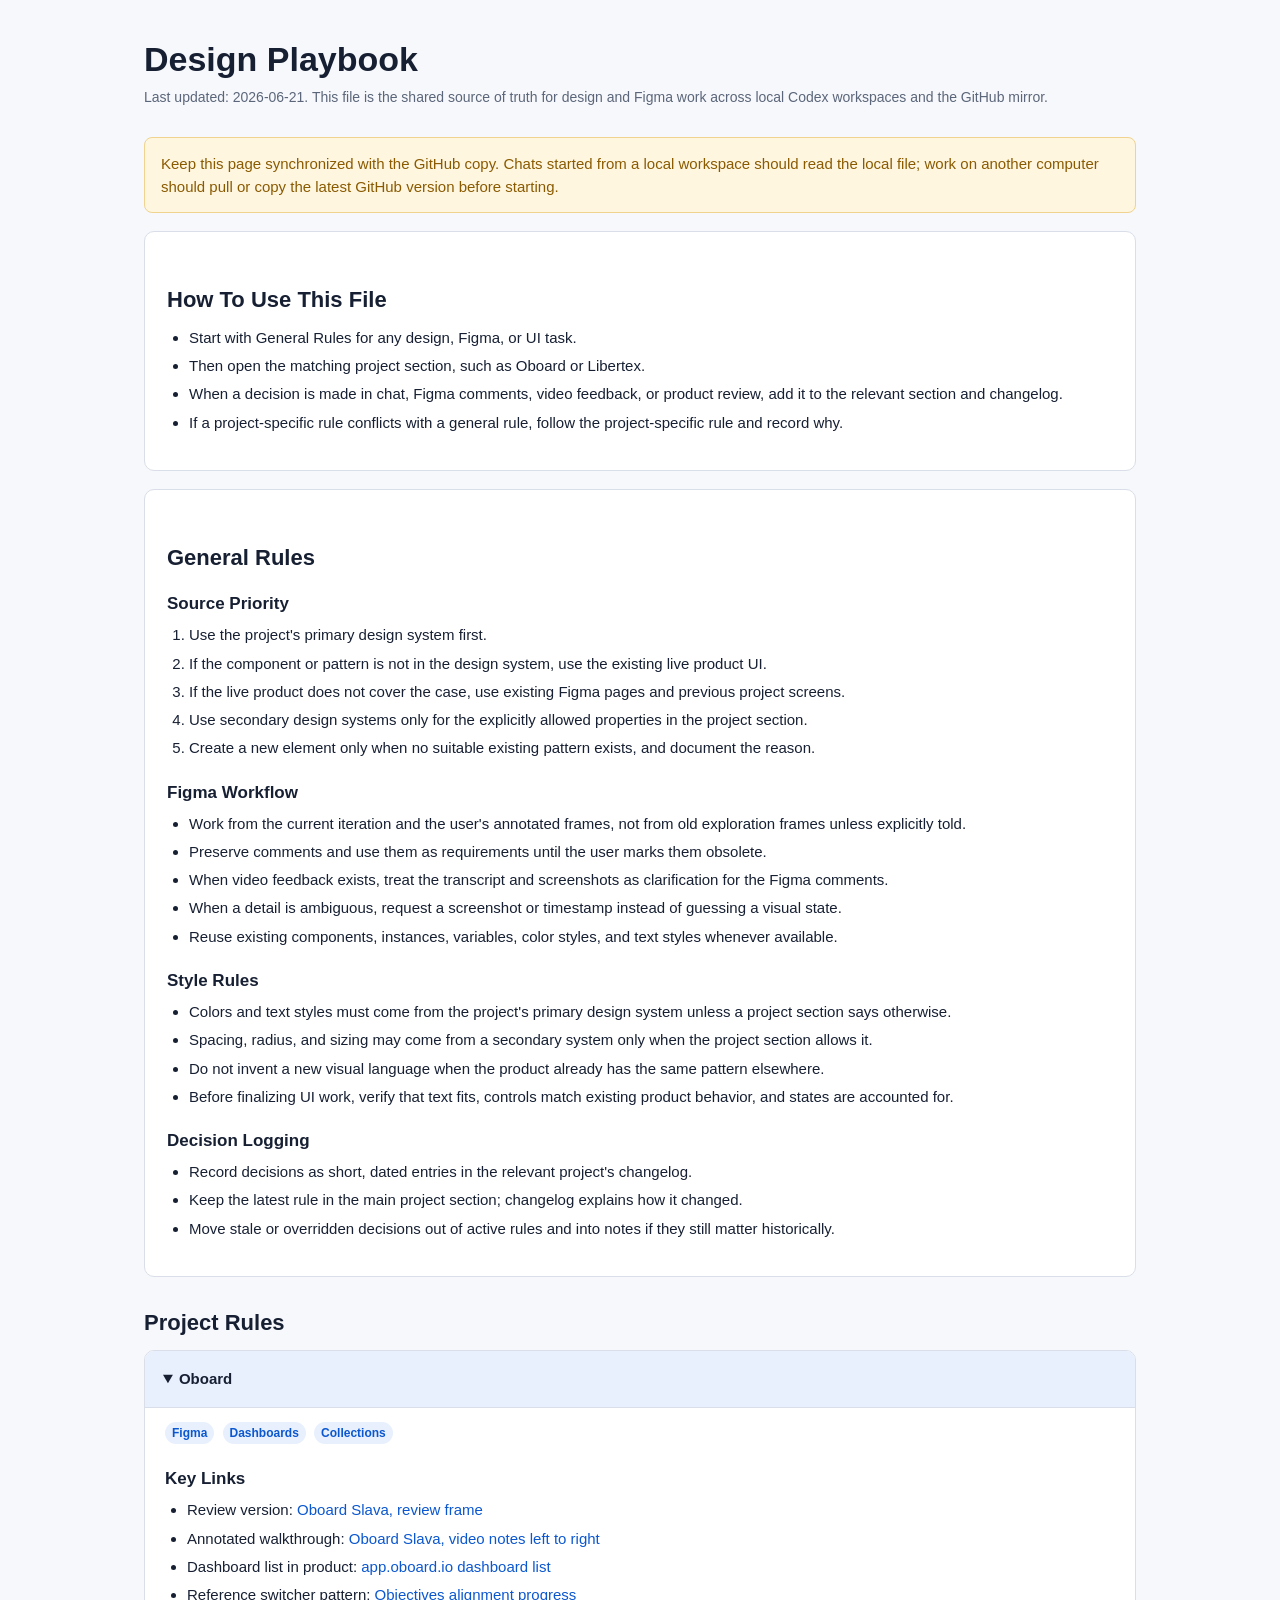
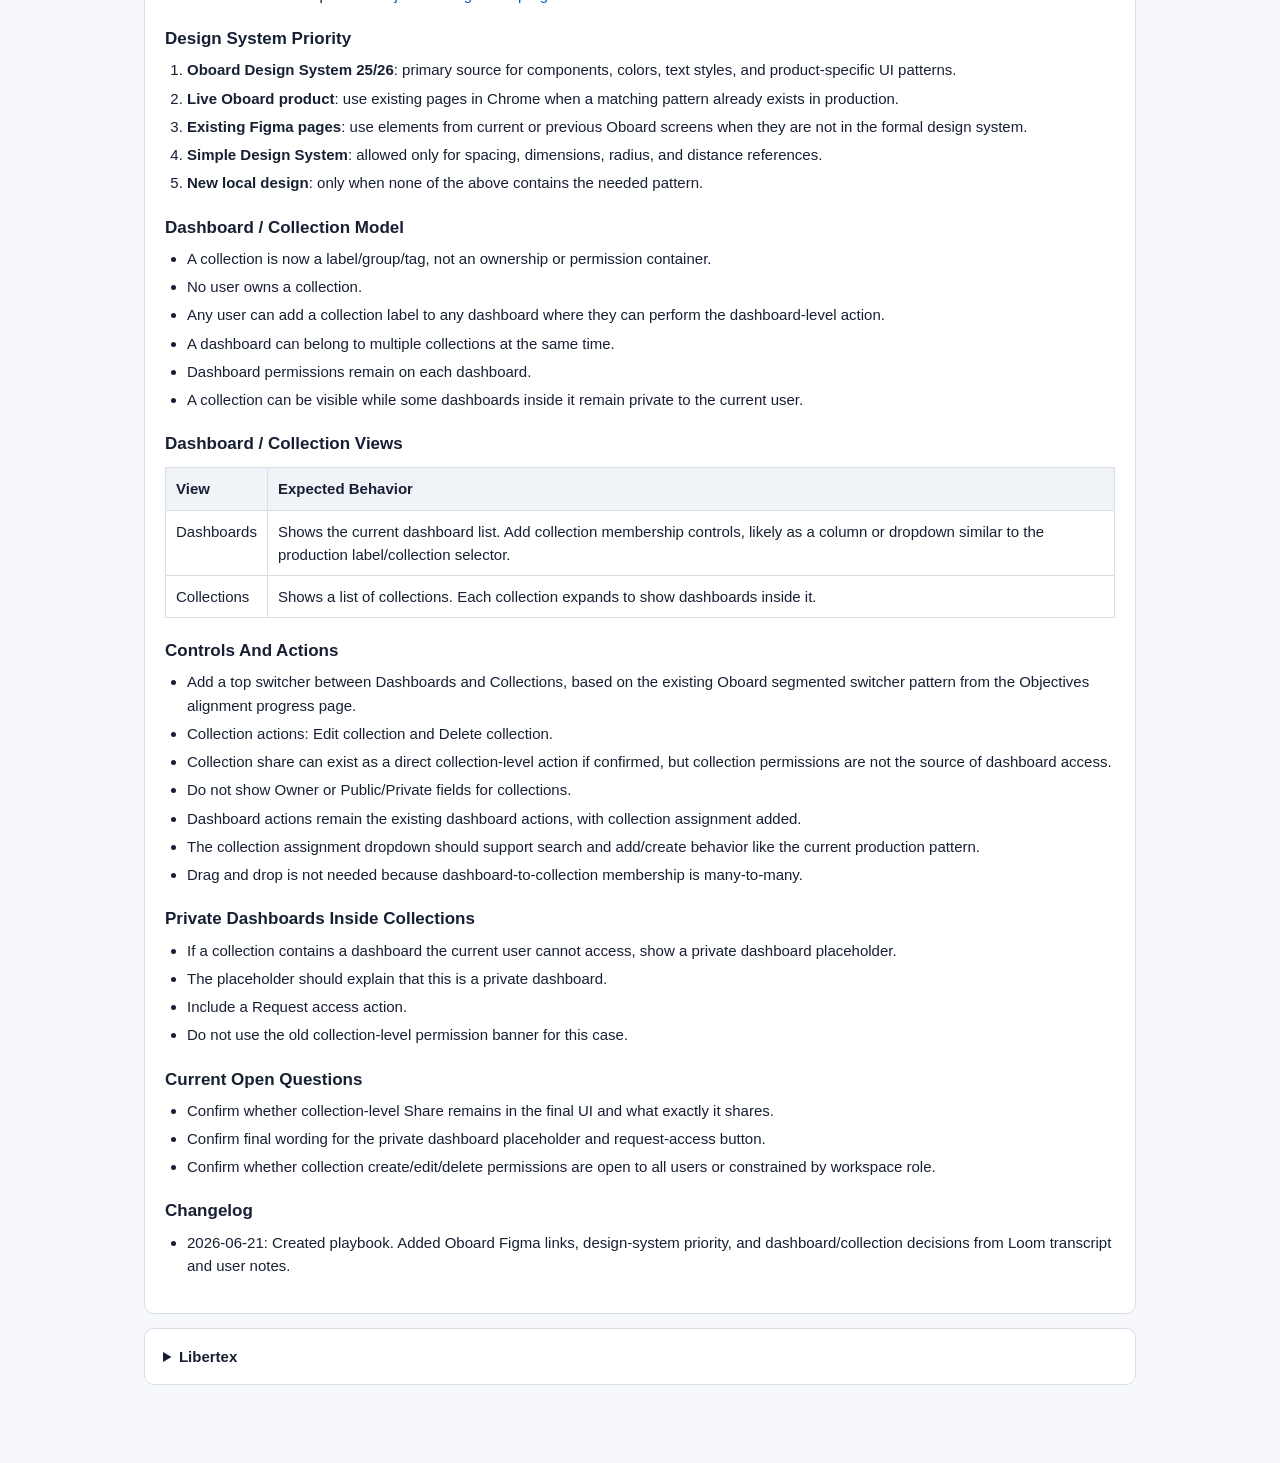
==== docs/design/design-playbook.html @ e3a95cb8 "Add design playbook" ====
<!doctype html>
<html lang="en">
<head>
  <meta charset="utf-8">
  <meta name="viewport" content="width=device-width, initial-scale=1">
  <title>Design Playbook</title>
  <style>
    :root {
      --bg: #f7f8fb;
      --panel: #ffffff;
      --text: #172033;
      --muted: #5b667a;
      --line: #d9dee8;
      --accent: #0b57d0;
      --accent-soft: #e8f0fe;
      --warn: #8a5a00;
      --warn-bg: #fff6df;
      --code: #eef1f6;
    }

    * {
      box-sizing: border-box;
    }

    body {
      margin: 0;
      background: var(--bg);
      color: var(--text);
      font: 15px/1.55 -apple-system, BlinkMacSystemFont, "Segoe UI", sans-serif;
    }

    main {
      max-width: 1040px;
      margin: 0 auto;
      padding: 40px 24px 64px;
    }

    header {
      margin-bottom: 28px;
    }

    h1 {
      margin: 0 0 8px;
      font-size: 34px;
      line-height: 1.15;
      letter-spacing: 0;
    }

    h2 {
      margin: 32px 0 12px;
      font-size: 22px;
      line-height: 1.25;
      letter-spacing: 0;
    }

    h3 {
      margin: 22px 0 8px;
      font-size: 17px;
      line-height: 1.3;
      letter-spacing: 0;
    }

    p {
      margin: 8px 0;
    }

    a {
      color: var(--accent);
      text-decoration: none;
    }

    a:hover {
      text-decoration: underline;
    }

    code {
      background: var(--code);
      border-radius: 4px;
      padding: 1px 5px;
      font-family: ui-monospace, SFMono-Regular, Menlo, Consolas, monospace;
      font-size: 0.92em;
    }

    ul,
    ol {
      margin: 8px 0 14px 22px;
      padding: 0;
    }

    li {
      margin: 5px 0;
    }

    .meta {
      color: var(--muted);
      font-size: 14px;
    }

    .notice {
      margin: 18px 0;
      padding: 14px 16px;
      background: var(--warn-bg);
      border: 1px solid #efd38e;
      border-radius: 8px;
      color: var(--warn);
    }

    .section {
      background: var(--panel);
      border: 1px solid var(--line);
      border-radius: 10px;
      padding: 22px;
      margin: 18px 0;
    }

    details {
      background: var(--panel);
      border: 1px solid var(--line);
      border-radius: 10px;
      margin: 14px 0;
      overflow: hidden;
    }

    summary {
      cursor: pointer;
      padding: 16px 18px;
      font-weight: 700;
      user-select: none;
    }

    details[open] summary {
      border-bottom: 1px solid var(--line);
      background: var(--accent-soft);
    }

    .details-body {
      padding: 4px 20px 22px;
    }

    .grid {
      display: grid;
      grid-template-columns: repeat(auto-fit, minmax(260px, 1fr));
      gap: 14px;
    }

    .card {
      border: 1px solid var(--line);
      border-radius: 8px;
      padding: 14px;
      background: #fff;
    }

    .tag {
      display: inline-block;
      margin: 2px 4px 2px 0;
      padding: 2px 7px;
      border-radius: 999px;
      background: var(--accent-soft);
      color: var(--accent);
      font-size: 12px;
      font-weight: 650;
    }

    table {
      width: 100%;
      border-collapse: collapse;
      margin: 12px 0 18px;
      background: #fff;
    }

    th,
    td {
      border: 1px solid var(--line);
      padding: 9px 10px;
      text-align: left;
      vertical-align: top;
    }

    th {
      background: #f0f3f8;
    }

    @media (max-width: 640px) {
      main {
        padding: 24px 14px 48px;
      }

      h1 {
        font-size: 28px;
      }

      .section,
      .details-body {
        padding-left: 14px;
        padding-right: 14px;
      }
    }
  </style>
</head>
<body>
  <main>
    <header>
      <h1>Design Playbook</h1>
      <p class="meta">Last updated: 2026-06-21. This file is the shared source of truth for design and Figma work across local Codex workspaces and the GitHub mirror.</p>
    </header>

    <div class="notice">
      Keep this page synchronized with the GitHub copy. Chats started from a local workspace should read the local file; work on another computer should pull or copy the latest GitHub version before starting.
    </div>

    <section class="section">
      <h2>How To Use This File</h2>
      <ul>
        <li>Start with General Rules for any design, Figma, or UI task.</li>
        <li>Then open the matching project section, such as Oboard or Libertex.</li>
        <li>When a decision is made in chat, Figma comments, video feedback, or product review, add it to the relevant section and changelog.</li>
        <li>If a project-specific rule conflicts with a general rule, follow the project-specific rule and record why.</li>
      </ul>
    </section>

    <section class="section">
      <h2>General Rules</h2>

      <h3>Source Priority</h3>
      <ol>
        <li>Use the project's primary design system first.</li>
        <li>If the component or pattern is not in the design system, use the existing live product UI.</li>
        <li>If the live product does not cover the case, use existing Figma pages and previous project screens.</li>
        <li>Use secondary design systems only for the explicitly allowed properties in the project section.</li>
        <li>Create a new element only when no suitable existing pattern exists, and document the reason.</li>
      </ol>

      <h3>Figma Workflow</h3>
      <ul>
        <li>Work from the current iteration and the user's annotated frames, not from old exploration frames unless explicitly told.</li>
        <li>Preserve comments and use them as requirements until the user marks them obsolete.</li>
        <li>When video feedback exists, treat the transcript and screenshots as clarification for the Figma comments.</li>
        <li>When a detail is ambiguous, request a screenshot or timestamp instead of guessing a visual state.</li>
        <li>Reuse existing components, instances, variables, color styles, and text styles whenever available.</li>
      </ul>

      <h3>Style Rules</h3>
      <ul>
        <li>Colors and text styles must come from the project's primary design system unless a project section says otherwise.</li>
        <li>Spacing, radius, and sizing may come from a secondary system only when the project section allows it.</li>
        <li>Do not invent a new visual language when the product already has the same pattern elsewhere.</li>
        <li>Before finalizing UI work, verify that text fits, controls match existing product behavior, and states are accounted for.</li>
      </ul>

      <h3>Decision Logging</h3>
      <ul>
        <li>Record decisions as short, dated entries in the relevant project's changelog.</li>
        <li>Keep the latest rule in the main project section; changelog explains how it changed.</li>
        <li>Move stale or overridden decisions out of active rules and into notes if they still matter historically.</li>
      </ul>
    </section>

    <h2>Project Rules</h2>

    <details open>
      <summary>Oboard</summary>
      <div class="details-body">
        <p>
          <span class="tag">Figma</span>
          <span class="tag">Dashboards</span>
          <span class="tag">Collections</span>
        </p>

        <h3>Key Links</h3>
        <ul>
          <li>Review version: <a href="https://www.figma.com/design/QifE8JQBo3F3pylu8cORZq/Oboard-Slava?node-id=746-36346&t=cnitnewZEyzkpI8N-11">Oboard Slava, review frame</a></li>
          <li>Annotated walkthrough: <a href="https://www.figma.com/design/QifE8JQBo3F3pylu8cORZq/Oboard-Slava?node-id=828-15563&t=cnitnewZEyzkpI8N-11">Oboard Slava, video notes left to right</a></li>
          <li>Dashboard list in product: <a href="https://app.oboard.io/#/workspaces/23574/dashboard/custom-dashboard/list?ownerIds=%5B0%5D&sortBy=%22A-Z%22&sortField=%22name%22">app.oboard.io dashboard list</a></li>
          <li>Reference switcher pattern: <a href="https://app.oboard.io/#/workspaces/23574/objectives/alignment/progress?intervalIds=%5B146645%5D&assigneeIds=%5B0%5D&groupIds=%5B0%5D&gradeTypes=%5B0%5D&OKRTypeIds=%5B0%5D&dueDates=null&startDates=null&lastGradeUpdateDates=null&lastComment=%5B0,null%5D&lastCheckin=%5B0,null%5D&labelIds=%5B0%5D&stakeholderIds=%5B0%5D&sortOrder=%5B%5D&sortChildren=false&expandedItems=%5B%223324529-0%22,%223324542-1%22,%223324543-1%22,%223324564-2%22,%223324544-1%22,%223324528-0%22,%223324538-1%22,%223324556-2%22,%223324573-3%22,%223324534-1%22,%223324532-1%22,%223324536-1%22,%223324552-2%22,%223324530-0%22,%223324539-1%22,%223324558-2%22,%223324541-1%22,%223324561-2%22,%223324574-3%22%5D&filterCollapsedItems=%5B%5D&cff=%5B%5D">Objectives alignment progress</a></li>
        </ul>

        <h3>Design System Priority</h3>
        <ol>
          <li><strong>Oboard Design System 25/26</strong>: primary source for components, colors, text styles, and product-specific UI patterns.</li>
          <li><strong>Live Oboard product</strong>: use existing pages in Chrome when a matching pattern already exists in production.</li>
          <li><strong>Existing Figma pages</strong>: use elements from current or previous Oboard screens when they are not in the formal design system.</li>
          <li><strong>Simple Design System</strong>: allowed only for spacing, dimensions, radius, and distance references.</li>
          <li><strong>New local design</strong>: only when none of the above contains the needed pattern.</li>
        </ol>

        <h3>Dashboard / Collection Model</h3>
        <ul>
          <li>A collection is now a label/group/tag, not an ownership or permission container.</li>
          <li>No user owns a collection.</li>
          <li>Any user can add a collection label to any dashboard where they can perform the dashboard-level action.</li>
          <li>A dashboard can belong to multiple collections at the same time.</li>
          <li>Dashboard permissions remain on each dashboard.</li>
          <li>A collection can be visible while some dashboards inside it remain private to the current user.</li>
        </ul>

        <h3>Dashboard / Collection Views</h3>
        <table>
          <thead>
            <tr>
              <th>View</th>
              <th>Expected Behavior</th>
            </tr>
          </thead>
          <tbody>
            <tr>
              <td>Dashboards</td>
              <td>Shows the current dashboard list. Add collection membership controls, likely as a column or dropdown similar to the production label/collection selector.</td>
            </tr>
            <tr>
              <td>Collections</td>
              <td>Shows a list of collections. Each collection expands to show dashboards inside it.</td>
            </tr>
          </tbody>
        </table>

        <h3>Controls And Actions</h3>
        <ul>
          <li>Add a top switcher between Dashboards and Collections, based on the existing Oboard segmented switcher pattern from the Objectives alignment progress page.</li>
          <li>Collection actions: Edit collection and Delete collection.</li>
          <li>Collection share can exist as a direct collection-level action if confirmed, but collection permissions are not the source of dashboard access.</li>
          <li>Do not show Owner or Public/Private fields for collections.</li>
          <li>Dashboard actions remain the existing dashboard actions, with collection assignment added.</li>
          <li>The collection assignment dropdown should support search and add/create behavior like the current production pattern.</li>
          <li>Drag and drop is not needed because dashboard-to-collection membership is many-to-many.</li>
        </ul>

        <h3>Private Dashboards Inside Collections</h3>
        <ul>
          <li>If a collection contains a dashboard the current user cannot access, show a private dashboard placeholder.</li>
          <li>The placeholder should explain that this is a private dashboard.</li>
          <li>Include a Request access action.</li>
          <li>Do not use the old collection-level permission banner for this case.</li>
        </ul>

        <h3>Current Open Questions</h3>
        <ul>
          <li>Confirm whether collection-level Share remains in the final UI and what exactly it shares.</li>
          <li>Confirm final wording for the private dashboard placeholder and request-access button.</li>
          <li>Confirm whether collection create/edit/delete permissions are open to all users or constrained by workspace role.</li>
        </ul>

        <h3>Changelog</h3>
        <ul>
          <li>2026-06-21: Created playbook. Added Oboard Figma links, design-system priority, and dashboard/collection decisions from Loom transcript and user notes.</li>
        </ul>
      </div>
    </details>

    <details>
      <summary>Libertex</summary>
      <div class="details-body">
        <p>No project-specific rules yet. Before starting Libertex work, define the primary design system, source priority, live product references, and project-specific exceptions.</p>
      </div>
    </details>
  </main>
</body>
</html>
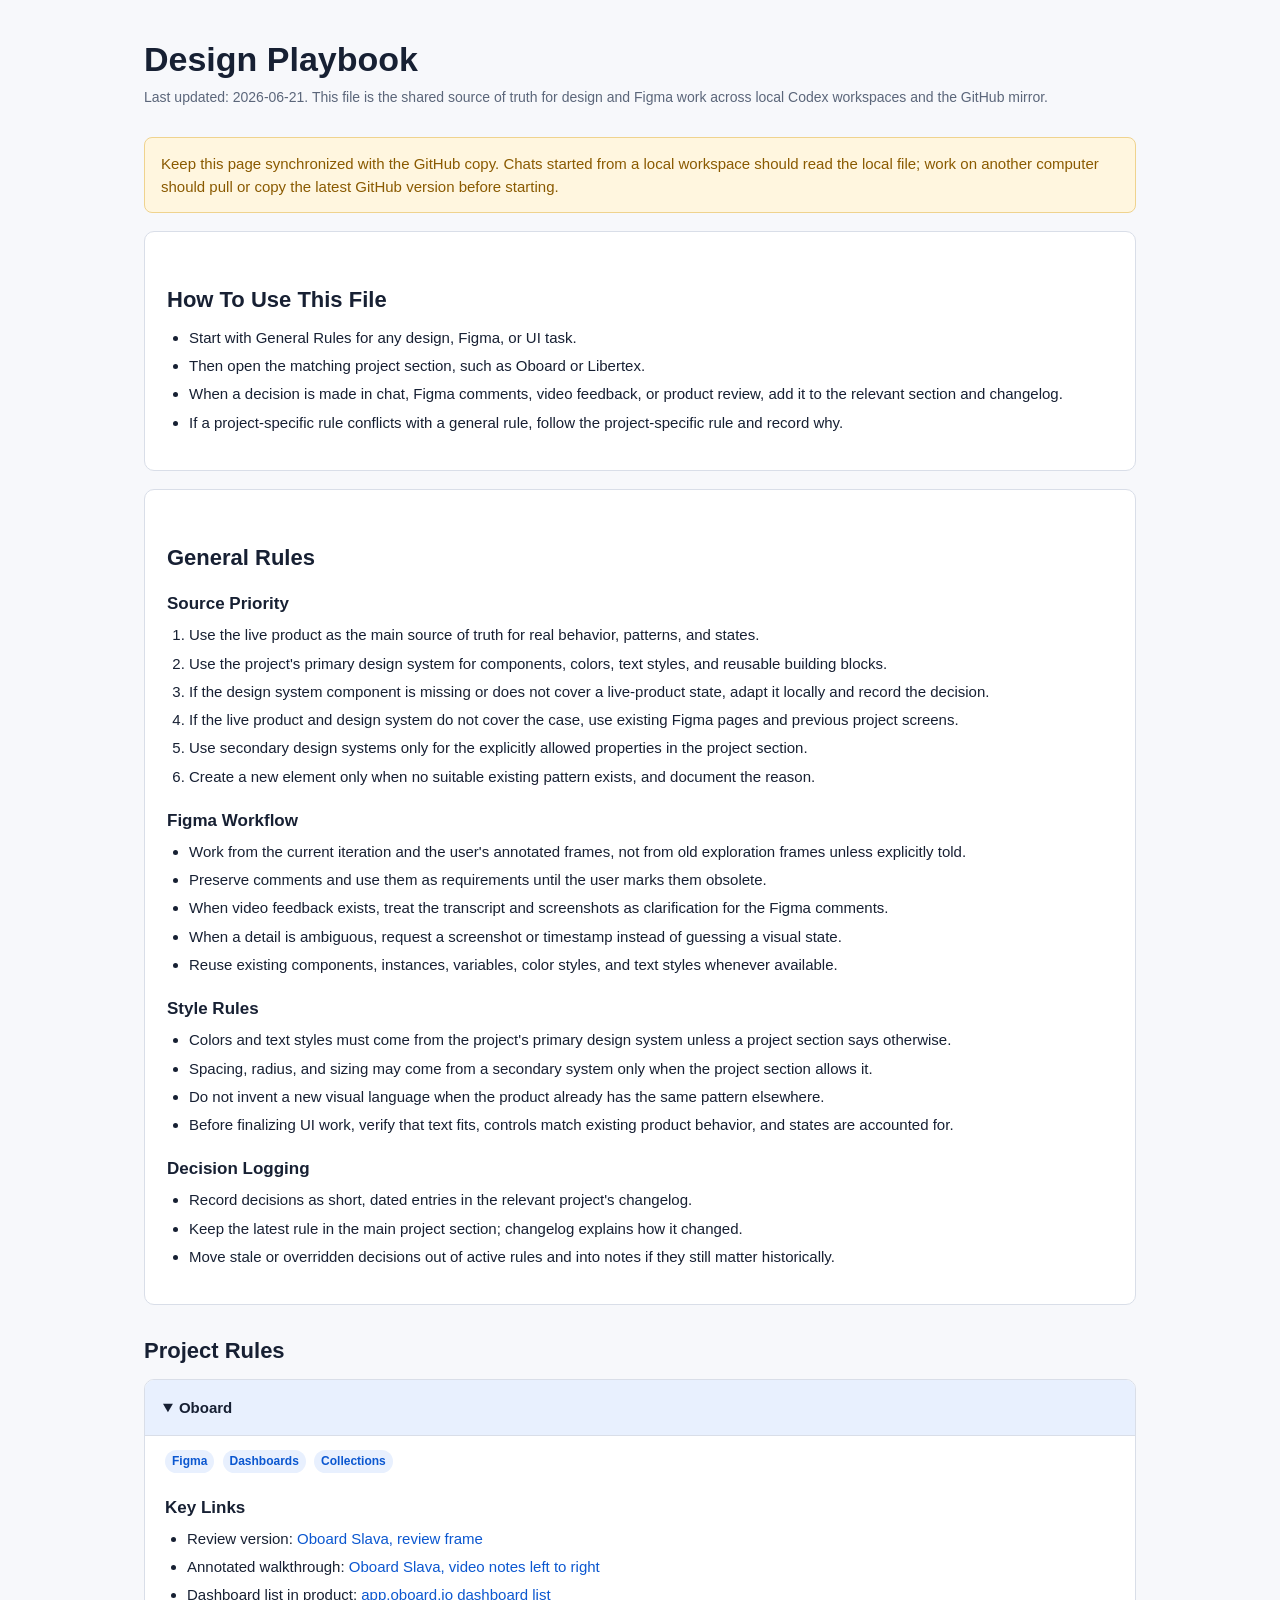
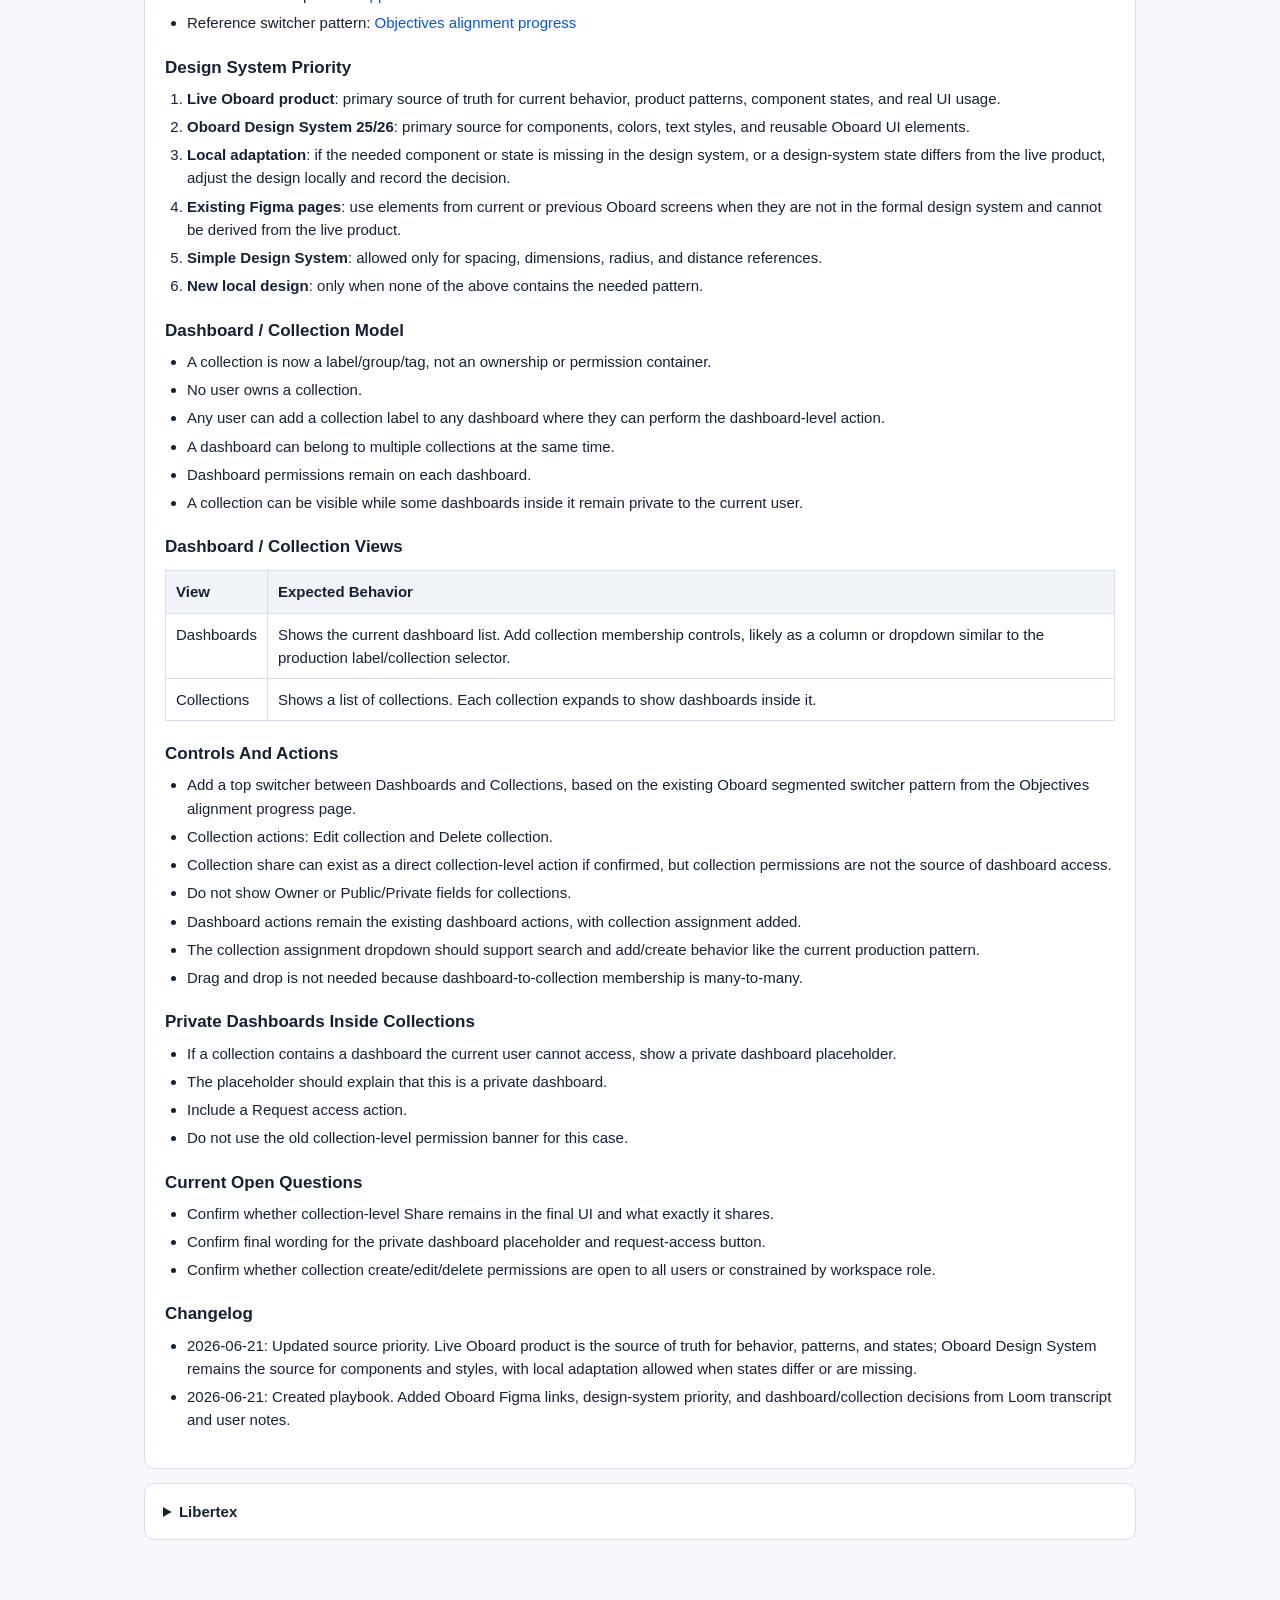
==== commit 9a0ab2e8: "Update Oboard source priority" ====
--- a/docs/design/design-playbook.html
+++ b/docs/design/design-playbook.html
@@ -223,9 +223,10 @@
 
       <h3>Source Priority</h3>
       <ol>
-        <li>Use the project's primary design system first.</li>
-        <li>If the component or pattern is not in the design system, use the existing live product UI.</li>
-        <li>If the live product does not cover the case, use existing Figma pages and previous project screens.</li>
+        <li>Use the live product as the main source of truth for real behavior, patterns, and states.</li>
+        <li>Use the project's primary design system for components, colors, text styles, and reusable building blocks.</li>
+        <li>If the design system component is missing or does not cover a live-product state, adapt it locally and record the decision.</li>
+        <li>If the live product and design system do not cover the case, use existing Figma pages and previous project screens.</li>
         <li>Use secondary design systems only for the explicitly allowed properties in the project section.</li>
         <li>Create a new element only when no suitable existing pattern exists, and document the reason.</li>
       </ol>
@@ -276,9 +277,10 @@
 
         <h3>Design System Priority</h3>
         <ol>
-          <li><strong>Oboard Design System 25/26</strong>: primary source for components, colors, text styles, and product-specific UI patterns.</li>
-          <li><strong>Live Oboard product</strong>: use existing pages in Chrome when a matching pattern already exists in production.</li>
-          <li><strong>Existing Figma pages</strong>: use elements from current or previous Oboard screens when they are not in the formal design system.</li>
+          <li><strong>Live Oboard product</strong>: primary source of truth for current behavior, product patterns, component states, and real UI usage.</li>
+          <li><strong>Oboard Design System 25/26</strong>: primary source for components, colors, text styles, and reusable Oboard UI elements.</li>
+          <li><strong>Local adaptation</strong>: if the needed component or state is missing in the design system, or a design-system state differs from the live product, adjust the design locally and record the decision.</li>
+          <li><strong>Existing Figma pages</strong>: use elements from current or previous Oboard screens when they are not in the formal design system and cannot be derived from the live product.</li>
           <li><strong>Simple Design System</strong>: allowed only for spacing, dimensions, radius, and distance references.</li>
           <li><strong>New local design</strong>: only when none of the above contains the needed pattern.</li>
         </ol>
@@ -341,6 +343,7 @@
 
         <h3>Changelog</h3>
         <ul>
+          <li>2026-06-21: Updated source priority. Live Oboard product is the source of truth for behavior, patterns, and states; Oboard Design System remains the source for components and styles, with local adaptation allowed when states differ or are missing.</li>
           <li>2026-06-21: Created playbook. Added Oboard Figma links, design-system priority, and dashboard/collection decisions from Loom transcript and user notes.</li>
         </ul>
       </div>
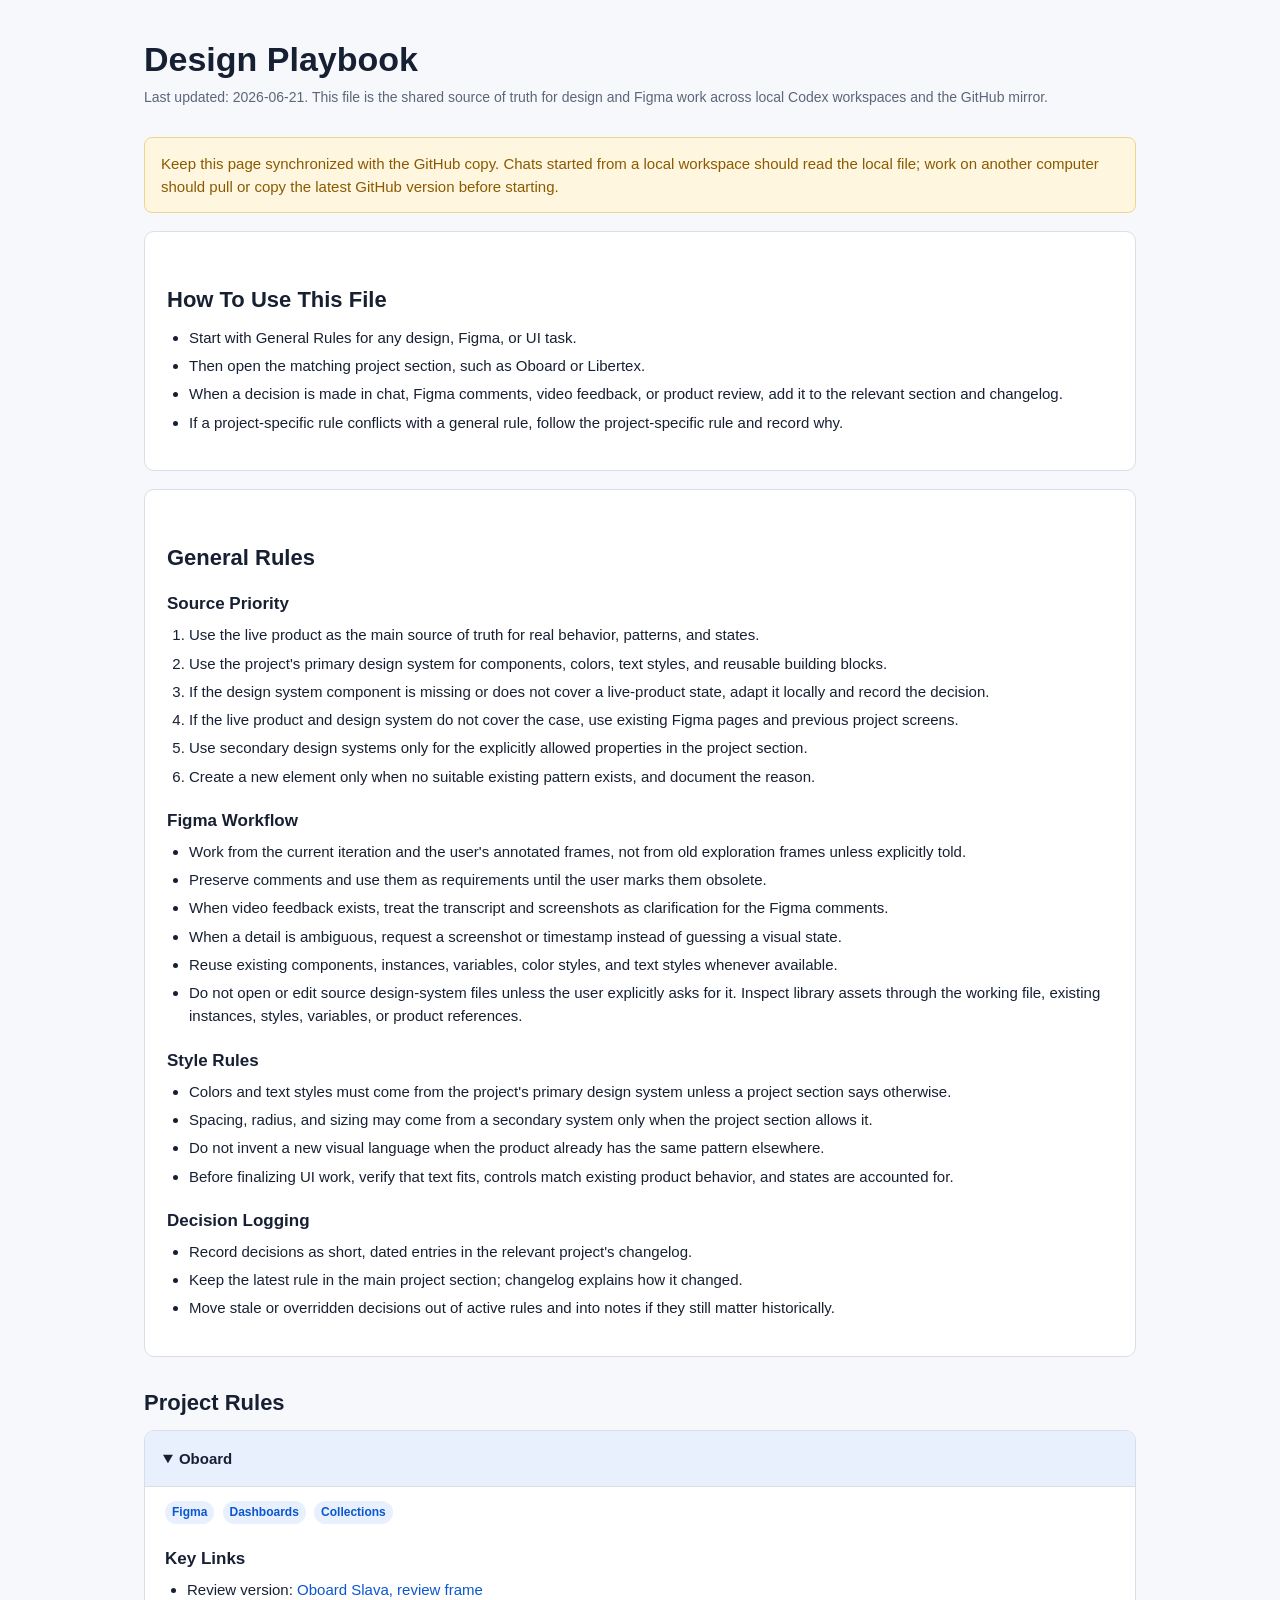
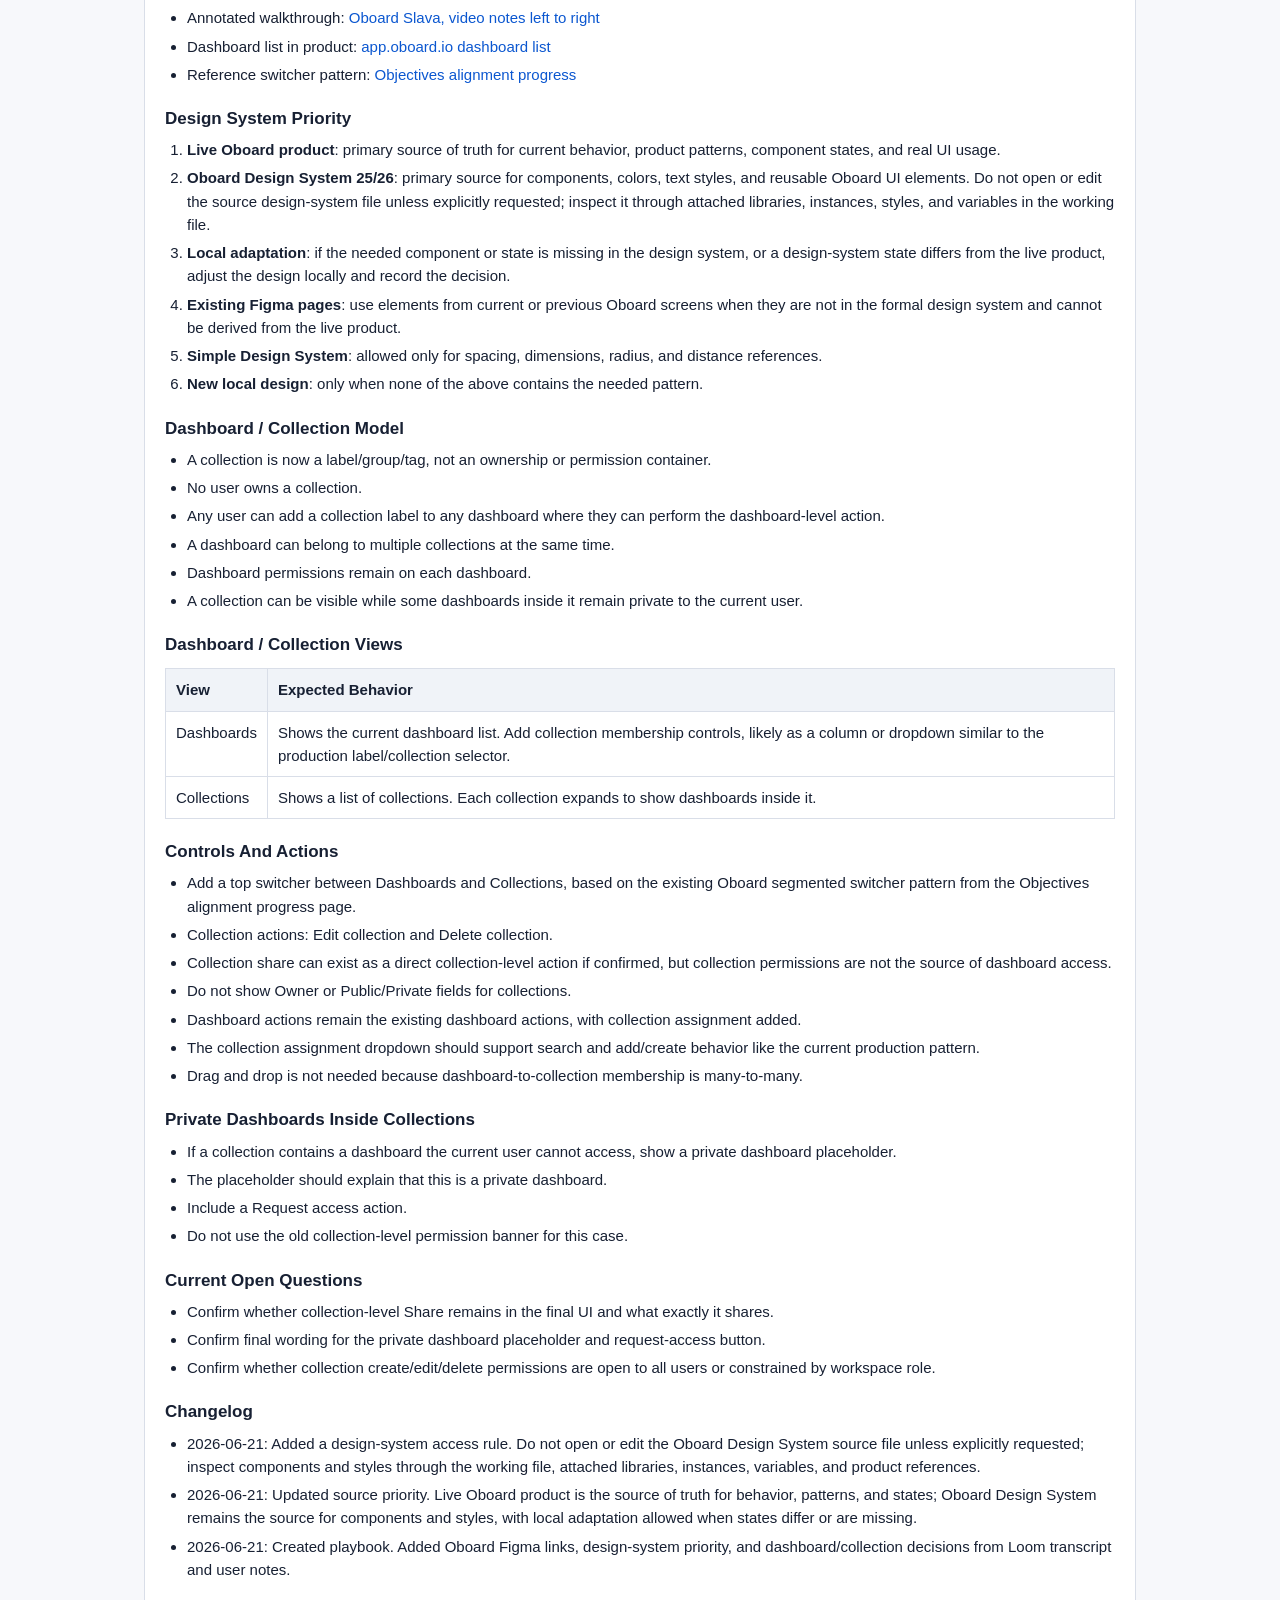
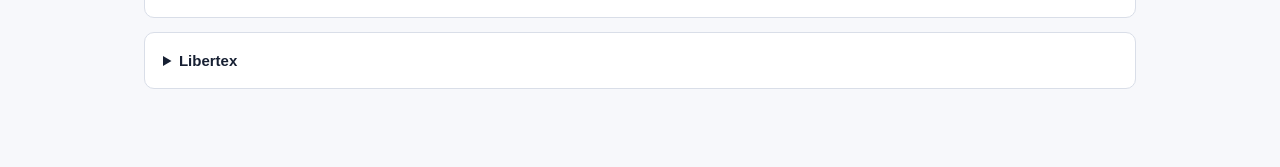
==== commit f74ee1ae: "Add design system access rule" ====
--- a/docs/design/design-playbook.html
+++ b/docs/design/design-playbook.html
@@ -238,6 +238,7 @@
         <li>When video feedback exists, treat the transcript and screenshots as clarification for the Figma comments.</li>
         <li>When a detail is ambiguous, request a screenshot or timestamp instead of guessing a visual state.</li>
         <li>Reuse existing components, instances, variables, color styles, and text styles whenever available.</li>
+        <li>Do not open or edit source design-system files unless the user explicitly asks for it. Inspect library assets through the working file, existing instances, styles, variables, or product references.</li>
       </ul>
 
       <h3>Style Rules</h3>
@@ -278,7 +279,7 @@
         <h3>Design System Priority</h3>
         <ol>
           <li><strong>Live Oboard product</strong>: primary source of truth for current behavior, product patterns, component states, and real UI usage.</li>
-          <li><strong>Oboard Design System 25/26</strong>: primary source for components, colors, text styles, and reusable Oboard UI elements.</li>
+          <li><strong>Oboard Design System 25/26</strong>: primary source for components, colors, text styles, and reusable Oboard UI elements. Do not open or edit the source design-system file unless explicitly requested; inspect it through attached libraries, instances, styles, and variables in the working file.</li>
           <li><strong>Local adaptation</strong>: if the needed component or state is missing in the design system, or a design-system state differs from the live product, adjust the design locally and record the decision.</li>
           <li><strong>Existing Figma pages</strong>: use elements from current or previous Oboard screens when they are not in the formal design system and cannot be derived from the live product.</li>
           <li><strong>Simple Design System</strong>: allowed only for spacing, dimensions, radius, and distance references.</li>
@@ -343,6 +344,7 @@
 
         <h3>Changelog</h3>
         <ul>
+          <li>2026-06-21: Added a design-system access rule. Do not open or edit the Oboard Design System source file unless explicitly requested; inspect components and styles through the working file, attached libraries, instances, variables, and product references.</li>
           <li>2026-06-21: Updated source priority. Live Oboard product is the source of truth for behavior, patterns, and states; Oboard Design System remains the source for components and styles, with local adaptation allowed when states differ or are missing.</li>
           <li>2026-06-21: Created playbook. Added Oboard Figma links, design-system priority, and dashboard/collection decisions from Loom transcript and user notes.</li>
         </ul>
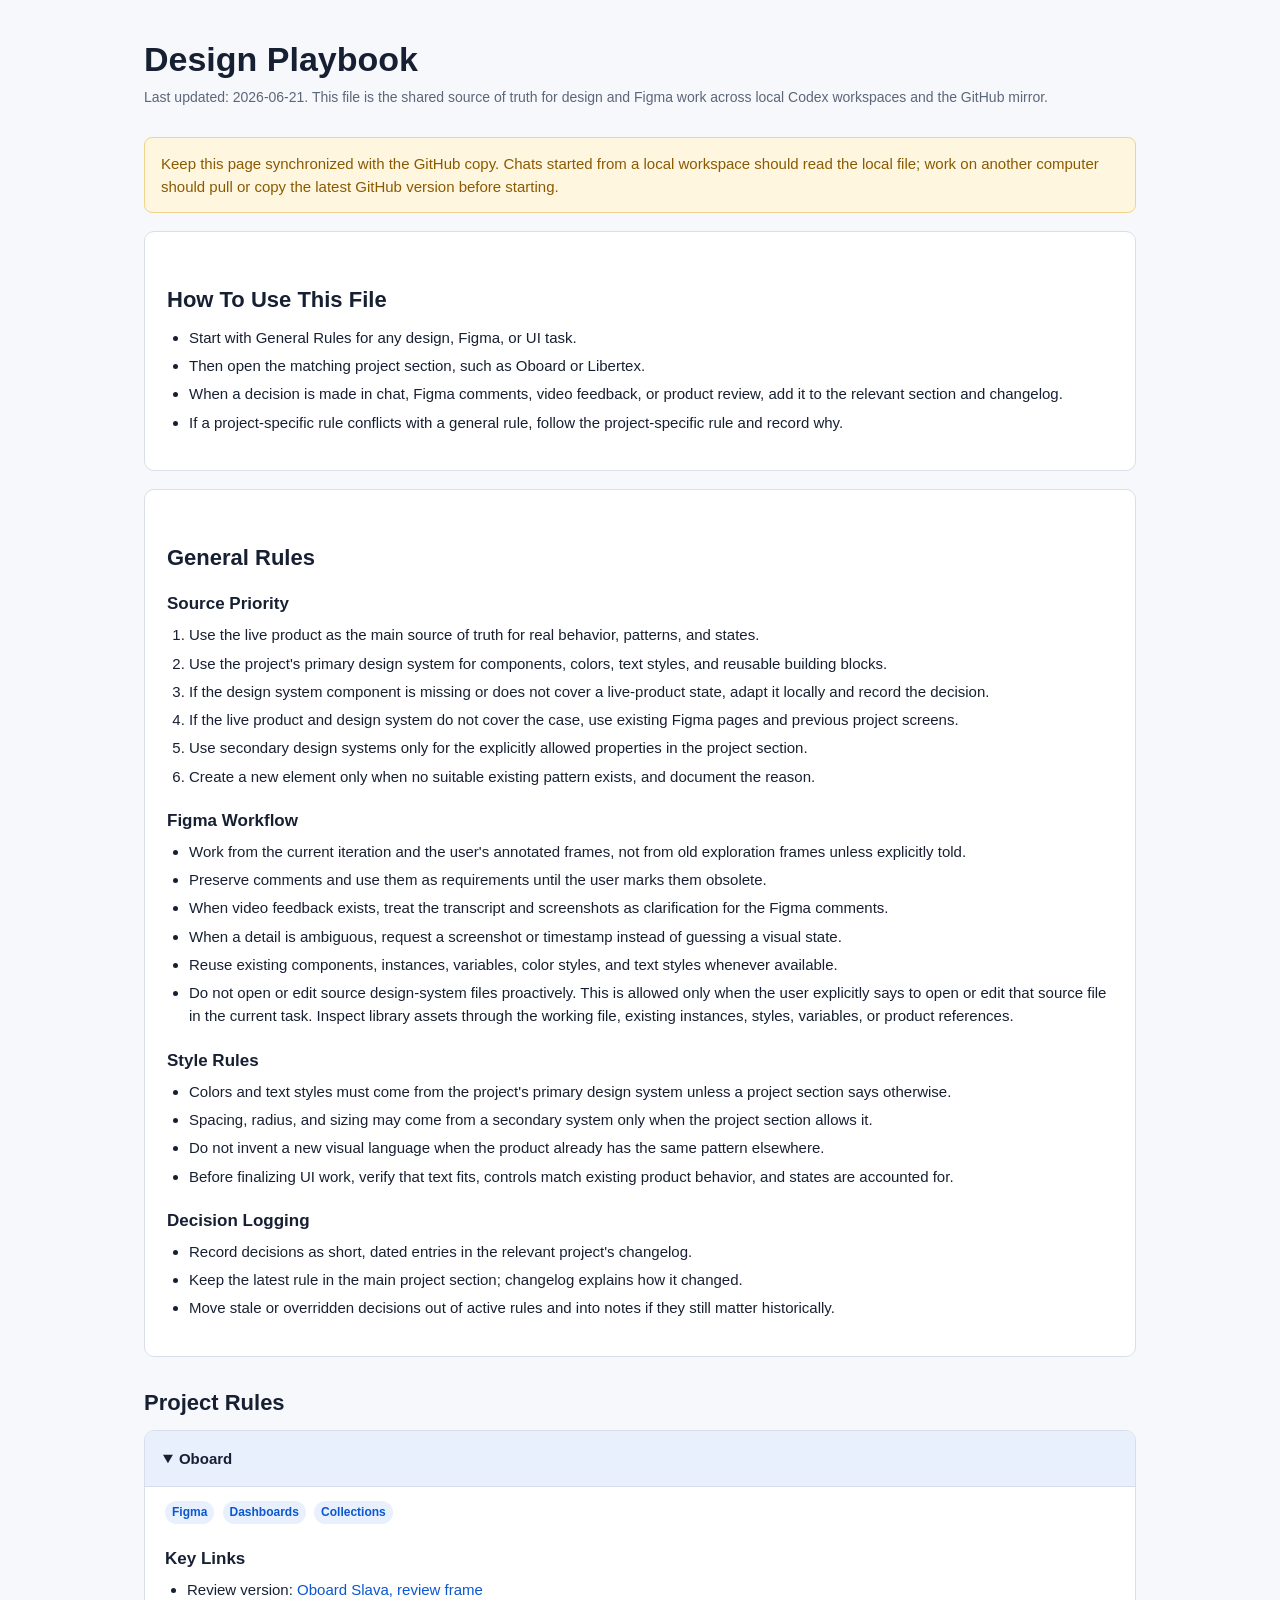
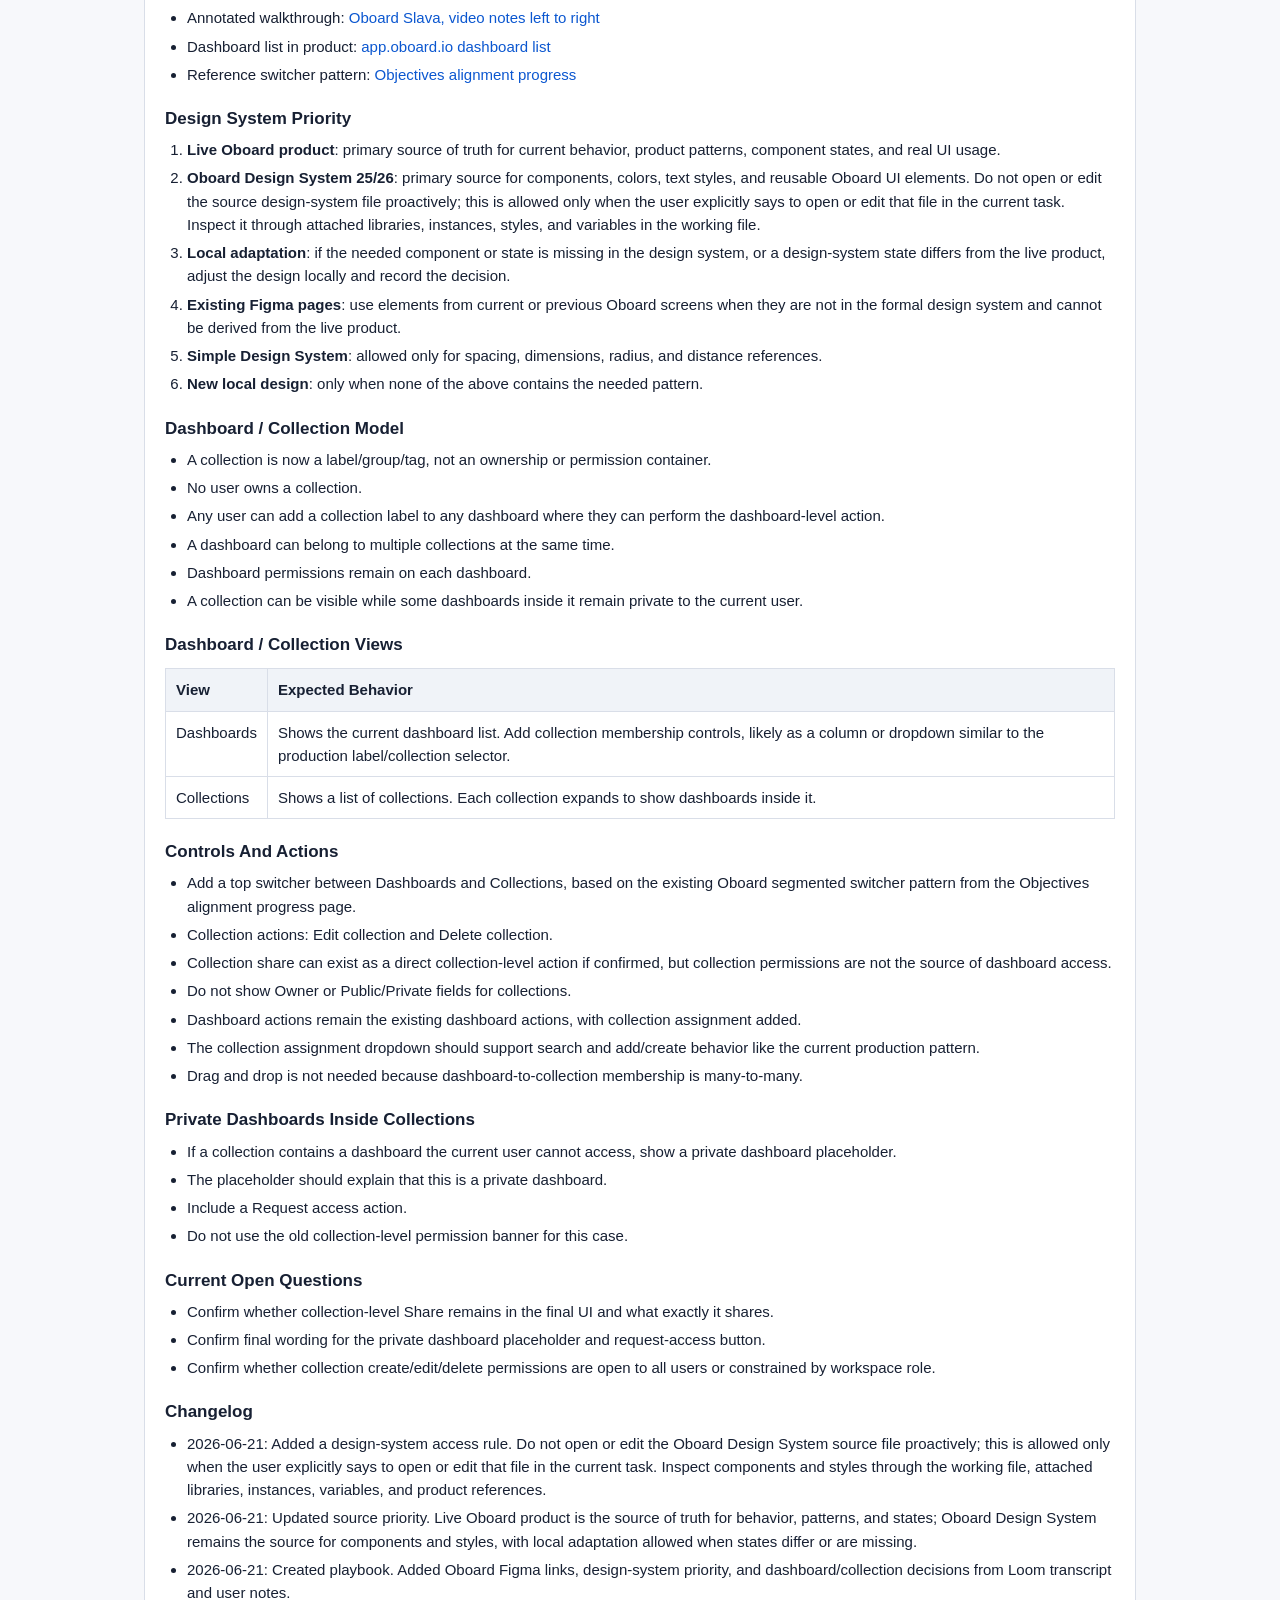
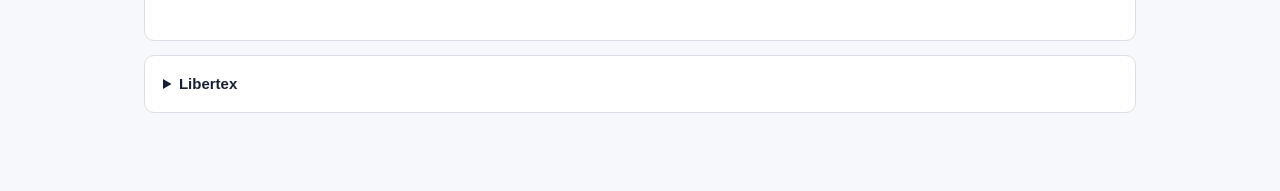
==== commit cce67c7f: "Clarify explicit design system access rule" ====
--- a/docs/design/design-playbook.html
+++ b/docs/design/design-playbook.html
@@ -238,7 +238,7 @@
         <li>When video feedback exists, treat the transcript and screenshots as clarification for the Figma comments.</li>
         <li>When a detail is ambiguous, request a screenshot or timestamp instead of guessing a visual state.</li>
         <li>Reuse existing components, instances, variables, color styles, and text styles whenever available.</li>
-        <li>Do not open or edit source design-system files unless the user explicitly asks for it. Inspect library assets through the working file, existing instances, styles, variables, or product references.</li>
+        <li>Do not open or edit source design-system files proactively. This is allowed only when the user explicitly says to open or edit that source file in the current task. Inspect library assets through the working file, existing instances, styles, variables, or product references.</li>
       </ul>
 
       <h3>Style Rules</h3>
@@ -279,7 +279,7 @@
         <h3>Design System Priority</h3>
         <ol>
           <li><strong>Live Oboard product</strong>: primary source of truth for current behavior, product patterns, component states, and real UI usage.</li>
-          <li><strong>Oboard Design System 25/26</strong>: primary source for components, colors, text styles, and reusable Oboard UI elements. Do not open or edit the source design-system file unless explicitly requested; inspect it through attached libraries, instances, styles, and variables in the working file.</li>
+          <li><strong>Oboard Design System 25/26</strong>: primary source for components, colors, text styles, and reusable Oboard UI elements. Do not open or edit the source design-system file proactively; this is allowed only when the user explicitly says to open or edit that file in the current task. Inspect it through attached libraries, instances, styles, and variables in the working file.</li>
           <li><strong>Local adaptation</strong>: if the needed component or state is missing in the design system, or a design-system state differs from the live product, adjust the design locally and record the decision.</li>
           <li><strong>Existing Figma pages</strong>: use elements from current or previous Oboard screens when they are not in the formal design system and cannot be derived from the live product.</li>
           <li><strong>Simple Design System</strong>: allowed only for spacing, dimensions, radius, and distance references.</li>
@@ -344,7 +344,7 @@
 
         <h3>Changelog</h3>
         <ul>
-          <li>2026-06-21: Added a design-system access rule. Do not open or edit the Oboard Design System source file unless explicitly requested; inspect components and styles through the working file, attached libraries, instances, variables, and product references.</li>
+          <li>2026-06-21: Added a design-system access rule. Do not open or edit the Oboard Design System source file proactively; this is allowed only when the user explicitly says to open or edit that file in the current task. Inspect components and styles through the working file, attached libraries, instances, variables, and product references.</li>
           <li>2026-06-21: Updated source priority. Live Oboard product is the source of truth for behavior, patterns, and states; Oboard Design System remains the source for components and styles, with local adaptation allowed when states differ or are missing.</li>
           <li>2026-06-21: Created playbook. Added Oboard Figma links, design-system priority, and dashboard/collection decisions from Loom transcript and user notes.</li>
         </ul>
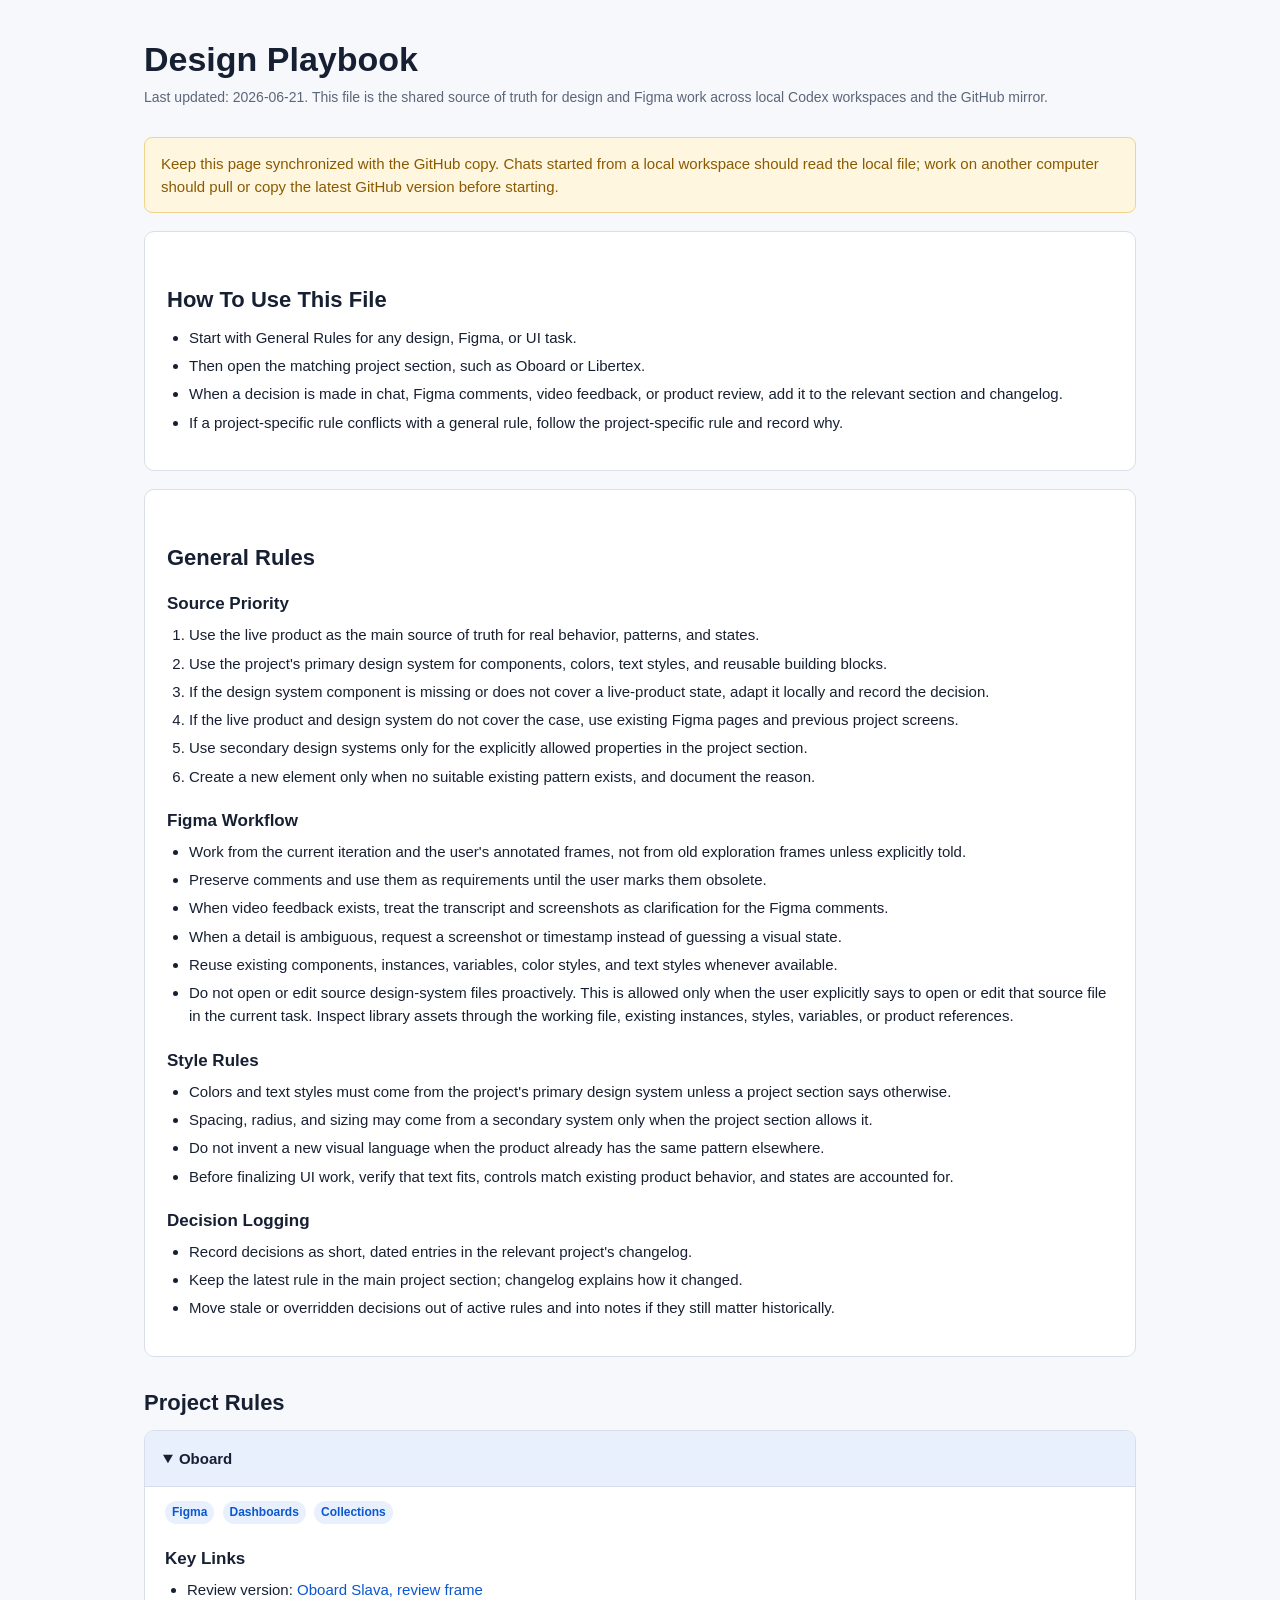
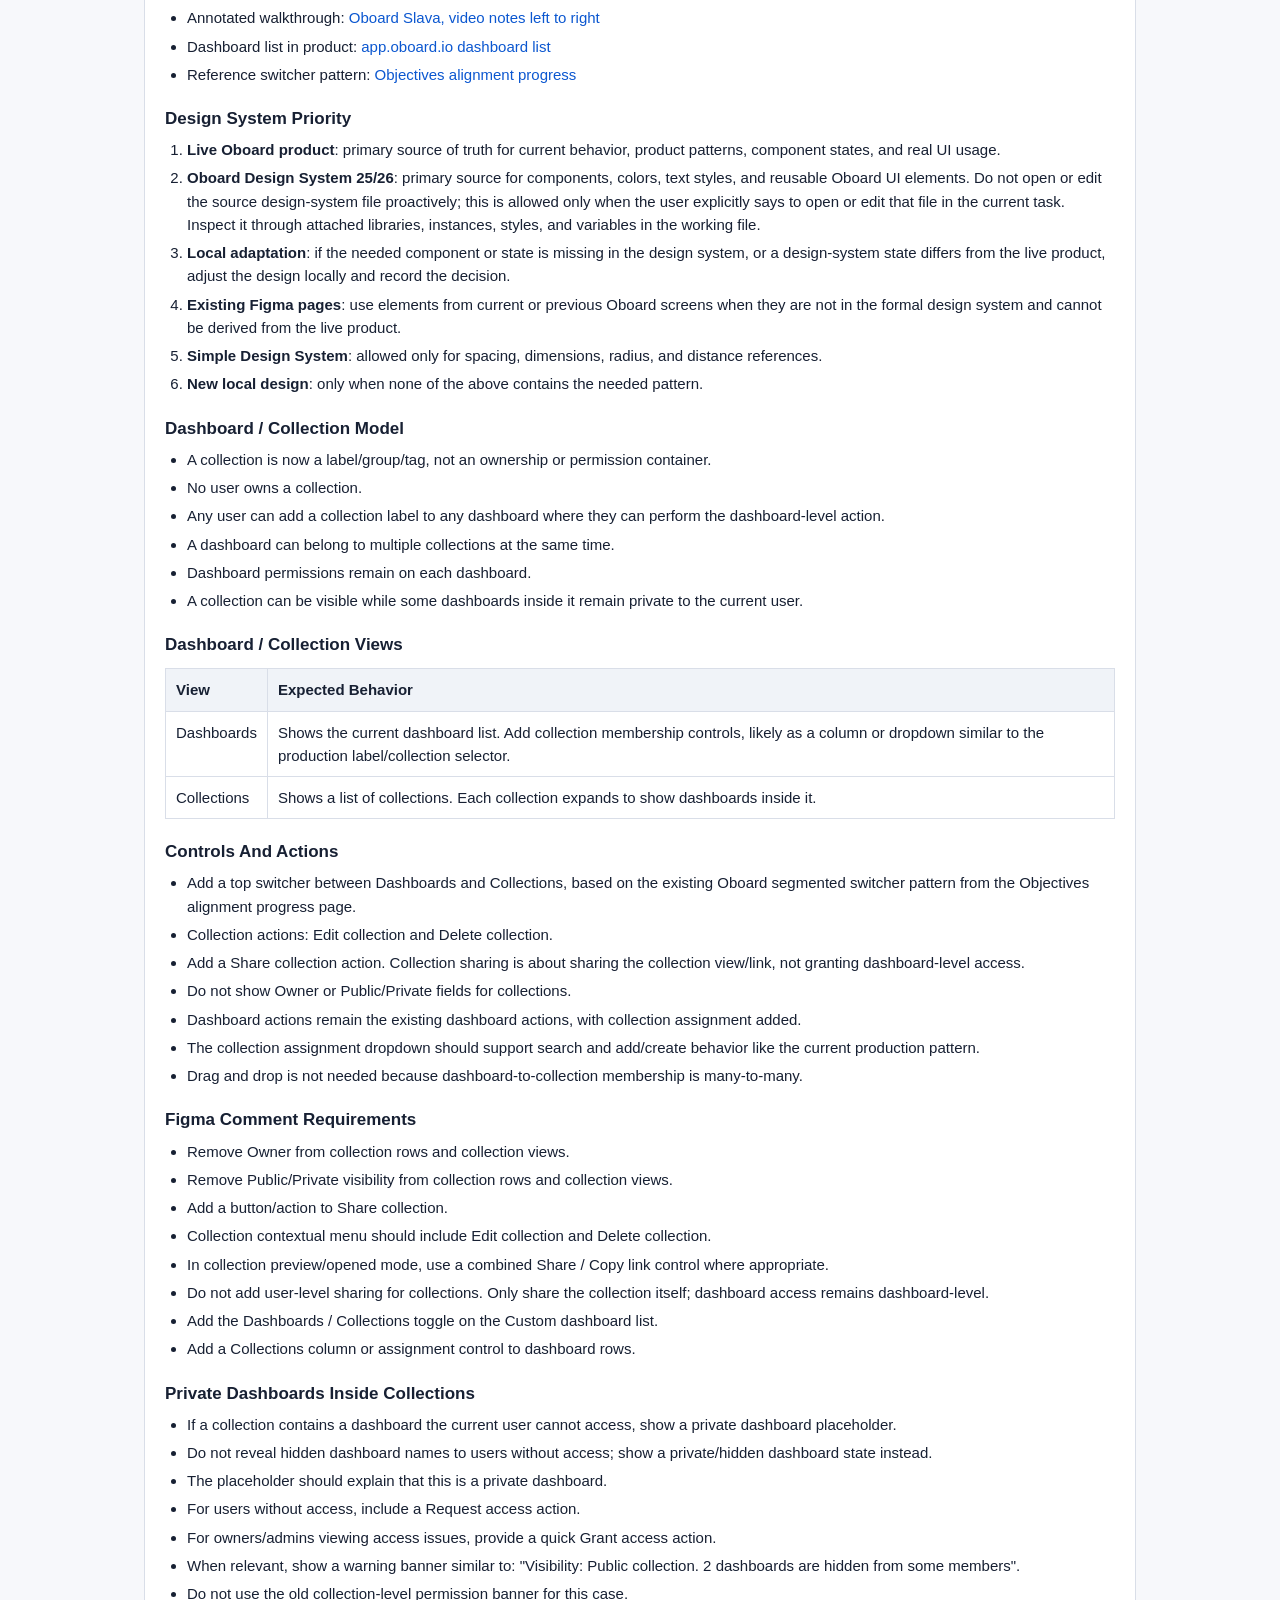
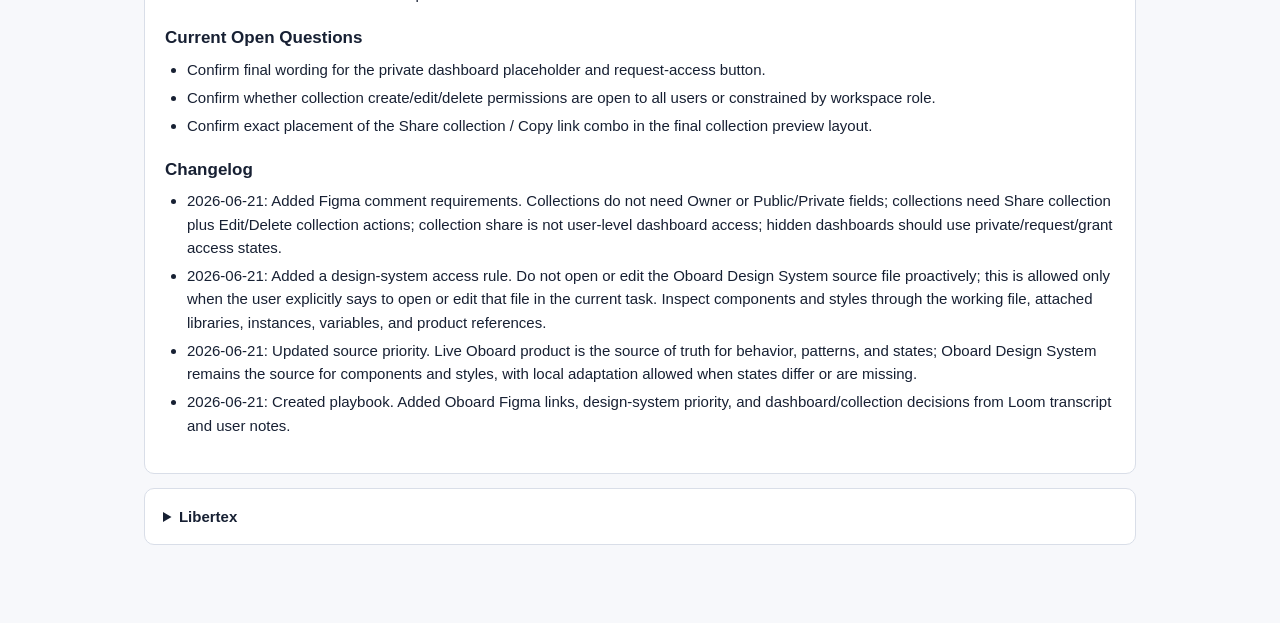
==== commit 8b01e96d: "Add Oboard Figma comment requirements" ====
--- a/docs/design/design-playbook.html
+++ b/docs/design/design-playbook.html
@@ -320,30 +320,46 @@
         <ul>
           <li>Add a top switcher between Dashboards and Collections, based on the existing Oboard segmented switcher pattern from the Objectives alignment progress page.</li>
           <li>Collection actions: Edit collection and Delete collection.</li>
-          <li>Collection share can exist as a direct collection-level action if confirmed, but collection permissions are not the source of dashboard access.</li>
+          <li>Add a Share collection action. Collection sharing is about sharing the collection view/link, not granting dashboard-level access.</li>
           <li>Do not show Owner or Public/Private fields for collections.</li>
           <li>Dashboard actions remain the existing dashboard actions, with collection assignment added.</li>
           <li>The collection assignment dropdown should support search and add/create behavior like the current production pattern.</li>
           <li>Drag and drop is not needed because dashboard-to-collection membership is many-to-many.</li>
         </ul>
 
+        <h3>Figma Comment Requirements</h3>
+        <ul>
+          <li>Remove Owner from collection rows and collection views.</li>
+          <li>Remove Public/Private visibility from collection rows and collection views.</li>
+          <li>Add a button/action to Share collection.</li>
+          <li>Collection contextual menu should include Edit collection and Delete collection.</li>
+          <li>In collection preview/opened mode, use a combined Share / Copy link control where appropriate.</li>
+          <li>Do not add user-level sharing for collections. Only share the collection itself; dashboard access remains dashboard-level.</li>
+          <li>Add the Dashboards / Collections toggle on the Custom dashboard list.</li>
+          <li>Add a Collections column or assignment control to dashboard rows.</li>
+        </ul>
+
         <h3>Private Dashboards Inside Collections</h3>
         <ul>
           <li>If a collection contains a dashboard the current user cannot access, show a private dashboard placeholder.</li>
+          <li>Do not reveal hidden dashboard names to users without access; show a private/hidden dashboard state instead.</li>
           <li>The placeholder should explain that this is a private dashboard.</li>
-          <li>Include a Request access action.</li>
+          <li>For users without access, include a Request access action.</li>
+          <li>For owners/admins viewing access issues, provide a quick Grant access action.</li>
+          <li>When relevant, show a warning banner similar to: "Visibility: Public collection. 2 dashboards are hidden from some members".</li>
           <li>Do not use the old collection-level permission banner for this case.</li>
         </ul>
 
         <h3>Current Open Questions</h3>
         <ul>
-          <li>Confirm whether collection-level Share remains in the final UI and what exactly it shares.</li>
           <li>Confirm final wording for the private dashboard placeholder and request-access button.</li>
           <li>Confirm whether collection create/edit/delete permissions are open to all users or constrained by workspace role.</li>
+          <li>Confirm exact placement of the Share collection / Copy link combo in the final collection preview layout.</li>
         </ul>
 
         <h3>Changelog</h3>
         <ul>
+          <li>2026-06-21: Added Figma comment requirements. Collections do not need Owner or Public/Private fields; collections need Share collection plus Edit/Delete collection actions; collection share is not user-level dashboard access; hidden dashboards should use private/request/grant access states.</li>
           <li>2026-06-21: Added a design-system access rule. Do not open or edit the Oboard Design System source file proactively; this is allowed only when the user explicitly says to open or edit that file in the current task. Inspect components and styles through the working file, attached libraries, instances, variables, and product references.</li>
           <li>2026-06-21: Updated source priority. Live Oboard product is the source of truth for behavior, patterns, and states; Oboard Design System remains the source for components and styles, with local adaptation allowed when states differ or are missing.</li>
           <li>2026-06-21: Created playbook. Added Oboard Figma links, design-system priority, and dashboard/collection decisions from Loom transcript and user notes.</li>
